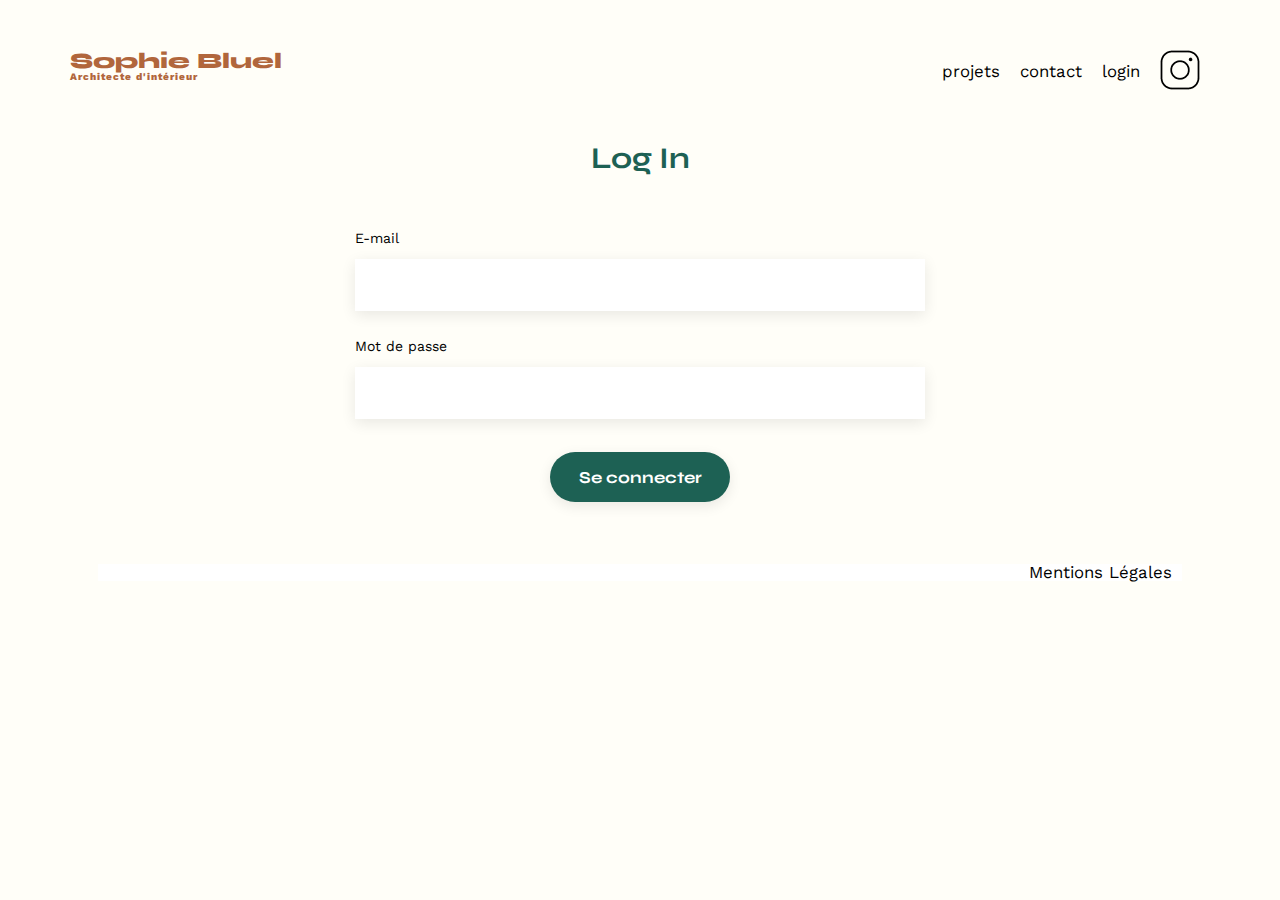
==== FrontEnd/login.html @ d5704077 "feat: added email & password error message in login.js" ====
<!DOCTYPE html>
<html lang="fr">

<head>
    <meta charset="UTF-8">
    <title>Sophie Bluel - Architecte d'intérieur</title>
    <meta name="viewport" content="width=device-width, initial-scale=1.0">
    <link rel="preconnect" href="https://fonts.googleapis.com">
    <link rel="preconnect" href="https://fonts.gstatic.com" crossorigin>
    <link href="https://fonts.googleapis.com/css2?family=Syne:wght@700;800&family=Work+Sans&display=swap"
        rel="stylesheet">
    <link href="https://fonts.googleapis.com/css2?family=Work+Sans:ital,wght@0,100..900;1,100..900&display=swap" rel="stylesheet">
    <meta name="description" content="">
    <link rel="stylesheet" href="./assets/styles/style.css">
    <link rel="stylesheet" href="./assets/styles/login.css">
    <script src="./JavaScript/script.js" defer></script>
    <script src="./JavaScript/login.js" defer></script>
</head>

<body>
    <header>
        <h1>Sophie Bluel <span>Architecte d'intérieur</span></h1>
        <nav class="nav-menu">
            <ul>
                <li>projets</li>
                <li>contact</li>
                <li>login</li>
                <li><img src="./assets/icons/instagram.png" alt="Instagram"></li>
            </ul>
        </nav>
    </header>
    <main>
        <section id="log-in">
            <h2>Log In</h2>
            <form action="#" method="post" id="form">
                <label for="email">E-mail</label>
                <input type="email" name="email" id="email">
                <div class="login-error"></div>
                <label for="password">Mot de passe</label>
                <input type="password" name="password" id="password">
                <div class="password-error"></div>
                <input type="submit" value="Se connecter">
            </form>
        </section>
    </main>

    <footer>
        <nav>
            <ul>
                <li><a href="#">Mentions Légales</a></li>
            </ul>
        </nav>
    </footer>
</body>
</html>
---- FrontEnd/assets/styles/style.css ----
/* http://meyerweb.com/eric/tools/css/reset/
   v2.0 | 20110126
   License: none (public domain)
*/

html, body, div, span, applet, object, iframe,
h1, h2, h3, h4, h5, h6, p, blockquote, pre,
a, abbr, acronym, address, big, cite, code,
del, dfn, em, img, ins, kbd, q, s, samp,
small, strike, strong, sub, sup, tt, var,
b, u, i, center,
dl, dt, dd, ol, ul, li,
fieldset, form, label, legend,
table, caption, tbody, tfoot, thead, tr, th, td,
article, aside, canvas, details, embed,
figure, figcaption, footer, header, hgroup,
menu, nav, output, ruby, section, summary,
time, mark, audio, video {
	margin: 0;
	padding: 0;
	border: 0;
	font-size: 100%;
	font: inherit;
	vertical-align: baseline;
}
/* HTML5 display-role reset for older browsers */
article, aside, details, figcaption, figure,
footer, header, hgroup, menu, nav, section {
	display: block;
}
body {
	line-height: 1;
}
ol, ul {
	list-style: none;
}
blockquote, q {
	quotes: none;
}
blockquote:before, blockquote:after,
q:before, q:after {
	content: '';
	content: none;
}
table {
	border-collapse: collapse;
	border-spacing: 0;
}
/** end reset css**/
body {
	max-width: 1140px;
	margin:auto;
	font-family: 'Work Sans' ;
	font-size: 14px;
	background-color: #fffef8;
}

header {
	display: flex;
	justify-content: space-between;
	margin: 50px 0
}
section {
	margin: 50px 0
}

h1{
	display: flex;
	flex-direction: column;
	font-family: 'Syne';
	font-size: 22px;
	font-weight: 800;
	color: #B1663C
}

h1 > span {
	font-family: 'Work Sans';
	font-size:10px;
	letter-spacing: 0.1em;
;
}

h2{
	font-family: 'Syne';
	font-weight: 700;
	font-size: 30px;
	color: #1D6154
}

a {
	text-decoration: none;
	color: black;
}

nav ul {
	display: flex;
	align-items: center;
	list-style-type: none;

}
nav li {
	padding: 0 10px;
	font-size: 1.2em;
    font-family: "Work Sans";
}

.nav-menu li:hover {
    color: black;
    font-weight: bold;
    font-family:"Work Sans";
}

li:hover{
    color: black;
}

#introduction {
	display: flex;
	align-items: center;
}
#introduction figure {
	flex: 1
}
#introduction img {
	display: block;
	margin: auto;
	width: 80%;
}

#introduction article {
	flex: 1
}
#introduction h2 {
	margin-bottom: 1em;
}

#introduction p {
	margin-bottom: 0.5em;
}
#portfolio h2 {
	text-align: center;
	margin-bottom: 1em;
}
.gallery {
	width: 100%;
	display: grid;
	grid-template-columns: 1fr 1fr 1fr;
	grid-column-gap: 20px;
	grid-row-gap: 20px;
}

.gallery img {
	width: 100%;

}
#contact {
	width: 50%;
margin: auto;
}
#contact > * {
	text-align: center;

}
#contact h2{
	margin-bottom: 20px;
}
#contact form {
	text-align: left;
	margin-top:30px;
	display: flex;
	flex-direction: column;
}

#contact input {
	height: 50px;
	font-size: 1.2em;
	border: none;
	box-shadow: 0px 4px 14px rgba(0, 0, 0, 0.09);
}
#contact label {
	margin: 2em 0 1em 0;
}
#contact textarea {
	border: none;
	box-shadow: 0px 4px 14px rgba(0, 0, 0, 0.09);
}

input[type="submit"]{
	font-family: 'Syne';
	font-weight: 700;
	color: white;
	background-color: #1D6154;
	margin : 2em auto ;
	width: 180px;
	text-align: center;
	border-radius: 60px ;
}

footer nav ul {
	display: flex;
	justify-content: flex-end;
	margin: 2em;
	background-color: white;
}

/* Button Filters style */

.filterDiv {
	margin: 20px 0;
    display: flex; 
	justify-content: center;
    gap: 10px;
}

.filterButton {
    font-family: 'Syne';
    font-weight: 500;
    color: #1D6154;
    background-color: white;
    text-align: center;
    border-radius: 60px;
    border-color: #1D6154;
    border-width: 1px;
    display: flex;
    justify-content: center;
    align-items: center;
	padding: 5px 10px 5px 10px;
}

.filterButton:hover {
 background-color: #1D6154;
 color: white;
}
---- FrontEnd/assets/styles/login.css ----
/* http://meyerweb.com/eric/tools/css/reset/
   v2.0 | 20110126
   License: none (public domain)
*/

html, body, div, span, applet, object, iframe,
h1, h2, h3, h4, h5, h6, p, blockquote, pre,
a, abbr, acronym, address, big, cite, code,
del, dfn, em, img, ins, kbd, q, s, samp,
small, strike, strong, sub, sup, tt, var,
b, u, i, center,
dl, dt, dd, ol, ul, li,
fieldset, form, label, legend,
table, caption, tbody, tfoot, thead, tr, th, td,
article, aside, canvas, details, embed,
figure, figcaption, footer, header, hgroup,
menu, nav, output, ruby, section, summary,
time, mark, audio, video {
	margin: 0;
	padding: 0;
	border: 0;
	font-size: 100%;
	font: inherit;
	vertical-align: baseline;

}
/* HTML5 display-role reset for older browsers */
article, aside, details, figcaption, figure,
footer, header, hgroup, menu, nav, section {
	display: block;
}
body {
	line-height: 1;
}
ol, ul {
	list-style: none;
}
blockquote, q {
	quotes: none;
}
blockquote:before, blockquote:after,
q:before, q:after {
	content: '';
	content: none;
}
table {
	border-collapse: collapse;
	border-spacing: 0;
}
/** end reset css**/
body {
	max-width: 1140px;
	margin:auto;
	font-family: 'Work Sans' ;
	font-size: 14px;
    background-color: #fffef8;
}

header {
	display: flex;
	justify-content: space-between;
	margin: 50px 0
}
section {
	margin: 50px 0
}

h1{
	display: flex;
	flex-direction: column;
	font-family: 'Syne';
	font-size: 22px;
	font-weight: 800;
	color: #B1663C
}

h1 > span {
	font-family: 'Work Sans';
	font-size:10px;
	letter-spacing: 0.1em;
;
}

h2{
	font-family: 'Syne';
	font-weight: 700;
	font-size: 30px;
	color: #1D6154
}

a {
	text-decoration: none;
	color: black;
}

nav ul {
	display: flex;
	align-items: center;
	list-style-type: none;

}
nav li {
	padding: 0 10px;
	font-size: 1.2em;
    font-family: "Work Sans";
}

.nav-menu li:hover {
    color: black;
    font-weight: bold;
    font-family:"Work Sans";
}

li:hover{
    color: black;
}

#log-in {
	width: 50%;
margin: auto;
}
#log-in > * {
	text-align: center;

}
#log-in h2{
	margin-bottom: 20px;
}
#log-in form {
	text-align: left;
	margin-top:30px;
	display: flex;
	flex-direction: column;
}

#log-in input {
	height: 50px;
	font-size: 1.2em;
	border: none;
	box-shadow: 0px 4px 14px rgba(0, 0, 0, 0.09);
}
#log-in label {
	margin: 2em 0 1em 0;
}
#log-in textarea {
	border: none;
	box-shadow: 0px 4px 14px rgba(0, 0, 0, 0.09);
}

input[type="submit"]{
	font-family: 'Syne';
	font-weight: 700;
	color: white;
	background-color: #1D6154;
	margin : 2em auto ;
	width: 180px;
	text-align: center;
	border-radius: 60px ;
}

footer nav ul {
	display: flex;
	justify-content: flex-end;
	margin: 2em
}

/* Button Filters style */

.filterDiv {
	margin: 20px 0;
    display: flex; 
	justify-content: center;
    gap: 10px;
}

.filterButton {
    font-family: 'Syne';
    font-weight: 500;
    color: #1D6154;
    background-color: white;
    text-align: center;
    border-radius: 60px;
    border-color: #1D6154;
    border-width: 1px;
    display: flex;
    justify-content: center;
    align-items: center;
	padding: 5px 10px 5px 10px;
}

.filterButton:hover {
 background-color: #1D6154;
 color: white;
}
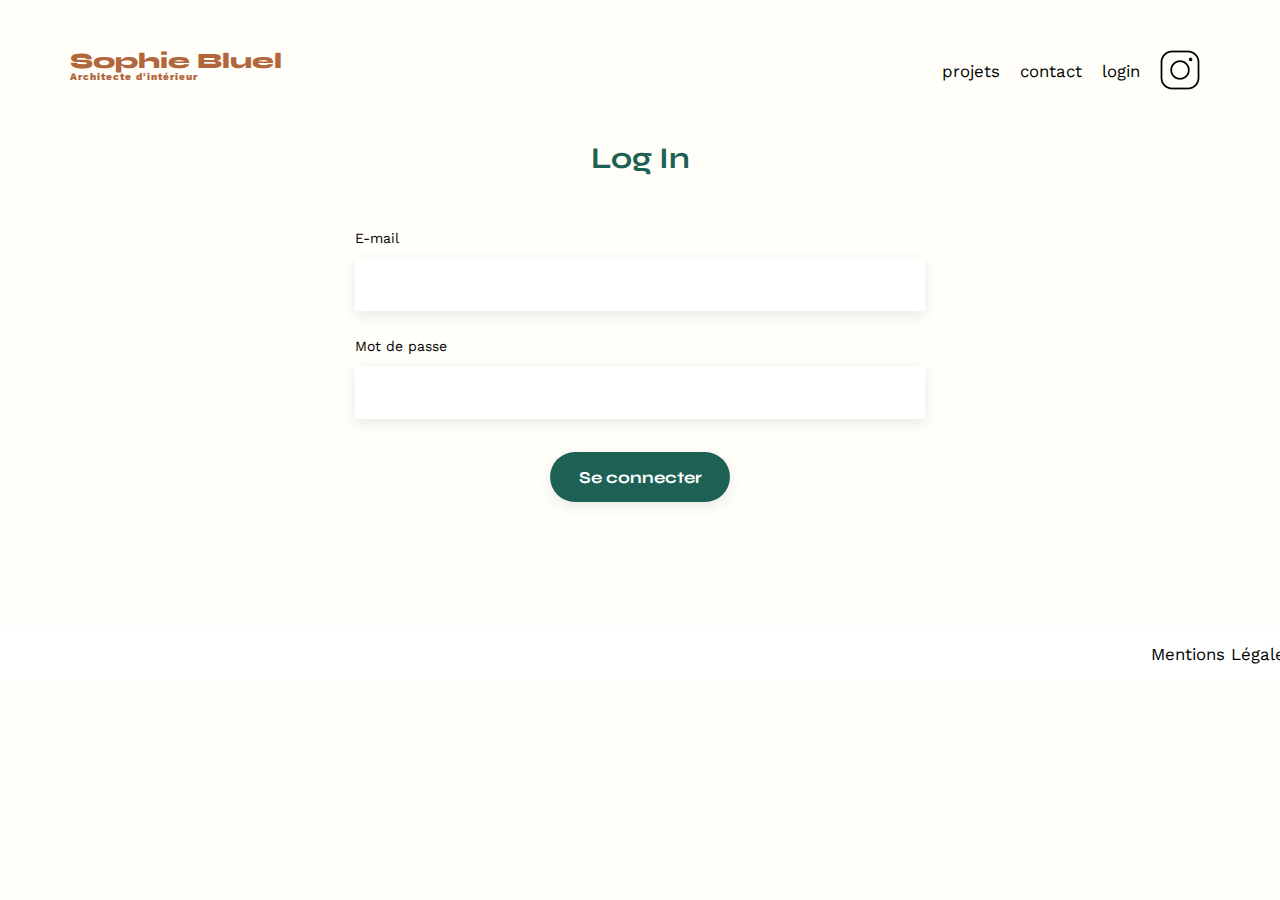
==== commit 5ea90f9c: "feat: add login and logout functions with event handling" ====
--- a/FrontEnd/login.html
+++ b/FrontEnd/login.html
@@ -13,8 +13,8 @@
     <meta name="description" content="">
     <link rel="stylesheet" href="./assets/styles/style.css">
     <link rel="stylesheet" href="./assets/styles/login.css">
-    <script src="./JavaScript/script.js" defer></script>
-    <script src="./JavaScript/login.js" defer></script>
+    <script src="./JavaScript/script.js" type="module" defer></script>
+    <script src="./JavaScript/login.js" type="module" defer></script>
 </head>
 
 <body>
@@ -24,7 +24,7 @@
             <ul>
                 <li>projets</li>
                 <li>contact</li>
-                <li>login</li>
+                <li class="login-logout">login</li>
                 <li><img src="./assets/icons/instagram.png" alt="Instagram"></li>
             </ul>
         </nav>
--- a/FrontEnd/assets/styles/style.css
+++ b/FrontEnd/assets/styles/style.css
@@ -47,6 +47,7 @@
 	border-spacing: 0;
 }
 /** end reset css**/
+
 body {
 	max-width: 1140px;
 	margin:auto;
@@ -199,8 +200,11 @@
 footer nav ul {
 	display: flex;
 	justify-content: flex-end;
-	margin: 2em;
+	margin: 0;
+	padding: 20px;
 	background-color: white;
+	margin-left: -10%;
+    margin-right: -10%;
 }
 
 /* Button Filters style */
--- a/FrontEnd/assets/styles/login.css
+++ b/FrontEnd/assets/styles/login.css
@@ -3,95 +3,10 @@
    License: none (public domain)
 */
 
-html, body, div, span, applet, object, iframe,
-h1, h2, h3, h4, h5, h6, p, blockquote, pre,
-a, abbr, acronym, address, big, cite, code,
-del, dfn, em, img, ins, kbd, q, s, samp,
-small, strike, strong, sub, sup, tt, var,
-b, u, i, center,
-dl, dt, dd, ol, ul, li,
-fieldset, form, label, legend,
-table, caption, tbody, tfoot, thead, tr, th, td,
-article, aside, canvas, details, embed,
-figure, figcaption, footer, header, hgroup,
-menu, nav, output, ruby, section, summary,
-time, mark, audio, video {
-	margin: 0;
-	padding: 0;
-	border: 0;
-	font-size: 100%;
-	font: inherit;
-	vertical-align: baseline;
-
-}
-/* HTML5 display-role reset for older browsers */
-article, aside, details, figcaption, figure,
-footer, header, hgroup, menu, nav, section {
-	display: block;
-}
-body {
-	line-height: 1;
-}
-ol, ul {
-	list-style: none;
-}
-blockquote, q {
-	quotes: none;
-}
-blockquote:before, blockquote:after,
-q:before, q:after {
-	content: '';
-	content: none;
-}
-table {
-	border-collapse: collapse;
-	border-spacing: 0;
-}
-/** end reset css**/
-body {
-	max-width: 1140px;
-	margin:auto;
-	font-family: 'Work Sans' ;
-	font-size: 14px;
-    background-color: #fffef8;
+main {
+	padding-bottom: 90px;
 }
 
-header {
-	display: flex;
-	justify-content: space-between;
-	margin: 50px 0
-}
-section {
-	margin: 50px 0
-}
-
-h1{
-	display: flex;
-	flex-direction: column;
-	font-family: 'Syne';
-	font-size: 22px;
-	font-weight: 800;
-	color: #B1663C
-}
-
-h1 > span {
-	font-family: 'Work Sans';
-	font-size:10px;
-	letter-spacing: 0.1em;
-;
-}
-
-h2{
-	font-family: 'Syne';
-	font-weight: 700;
-	font-size: 30px;
-	color: #1D6154
-}
-
-a {
-	text-decoration: none;
-	color: black;
-}
 
 nav ul {
 	display: flex;
@@ -157,38 +72,3 @@
 	text-align: center;
 	border-radius: 60px ;
 }
-
-footer nav ul {
-	display: flex;
-	justify-content: flex-end;
-	margin: 2em
-}
-
-/* Button Filters style */
-
-.filterDiv {
-	margin: 20px 0;
-    display: flex; 
-	justify-content: center;
-    gap: 10px;
-}
-
-.filterButton {
-    font-family: 'Syne';
-    font-weight: 500;
-    color: #1D6154;
-    background-color: white;
-    text-align: center;
-    border-radius: 60px;
-    border-color: #1D6154;
-    border-width: 1px;
-    display: flex;
-    justify-content: center;
-    align-items: center;
-	padding: 5px 10px 5px 10px;
-}
-
-.filterButton:hover {
- background-color: #1D6154;
- color: white;
-}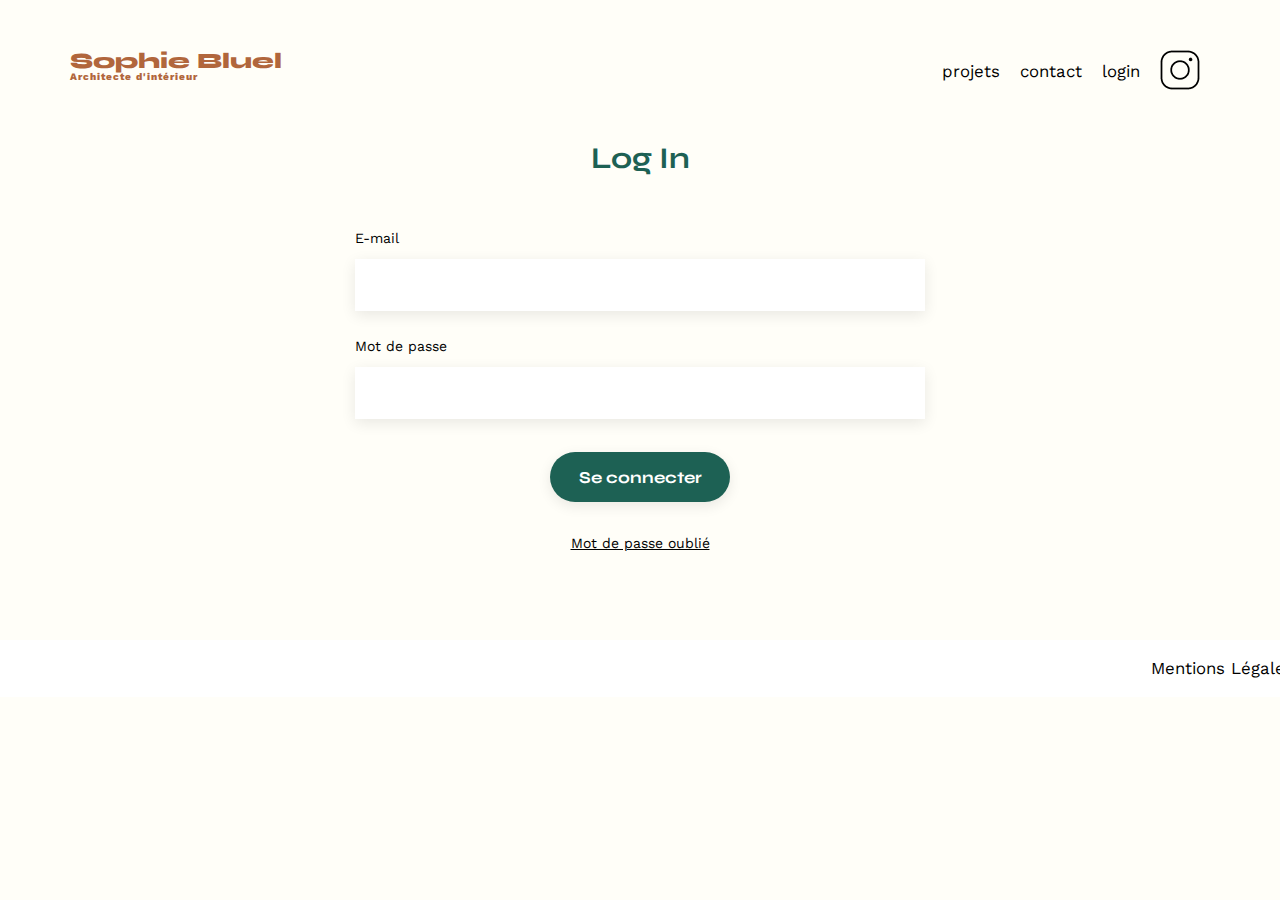
==== commit 4b96d474: "style: fix filter styling issues" ====
--- a/FrontEnd/login.html
+++ b/FrontEnd/login.html
@@ -41,6 +41,7 @@
                 <div class="password-error"></div>
                 <input type="submit" value="Se connecter">
             </form>
+            <div class="forgot-password"> Mot de passe oublié </div>
         </section>
     </main>
 
--- a/FrontEnd/assets/styles/style.css
+++ b/FrontEnd/assets/styles/style.css
@@ -109,6 +109,7 @@
     color: black;
     font-weight: bold;
     font-family:"Work Sans";
+	cursor: pointer;
 }
 
 li:hover{
@@ -214,6 +215,7 @@
     display: flex; 
 	justify-content: center;
     gap: 10px;
+	margin-bottom: -45px;
 }
 
 .filterButton {
@@ -234,4 +236,15 @@
 .filterButton:hover {
  background-color: #1D6154;
  color: white;
+}
+
+/* Modifier Button style */
+
+#modify-btn {
+	background: #fffef8;
+    border: none;
+    font-family: 'Work Sans';
+	font-size: 16px;
+	gap: 10px;
+	cursor: pointer;
 }--- a/FrontEnd/assets/styles/login.css
+++ b/FrontEnd/assets/styles/login.css
@@ -62,6 +62,11 @@
 	box-shadow: 0px 4px 14px rgba(0, 0, 0, 0.09);
 }
 
+#portfolio h2 {
+    text-align: center;
+    margin-bottom: 90px;
+}
+
 input[type="submit"]{
 	font-family: 'Syne';
 	font-weight: 700;
@@ -72,3 +77,7 @@
 	text-align: center;
 	border-radius: 60px ;
 }
+
+.forgot-password{
+	text-decoration: underline;
+}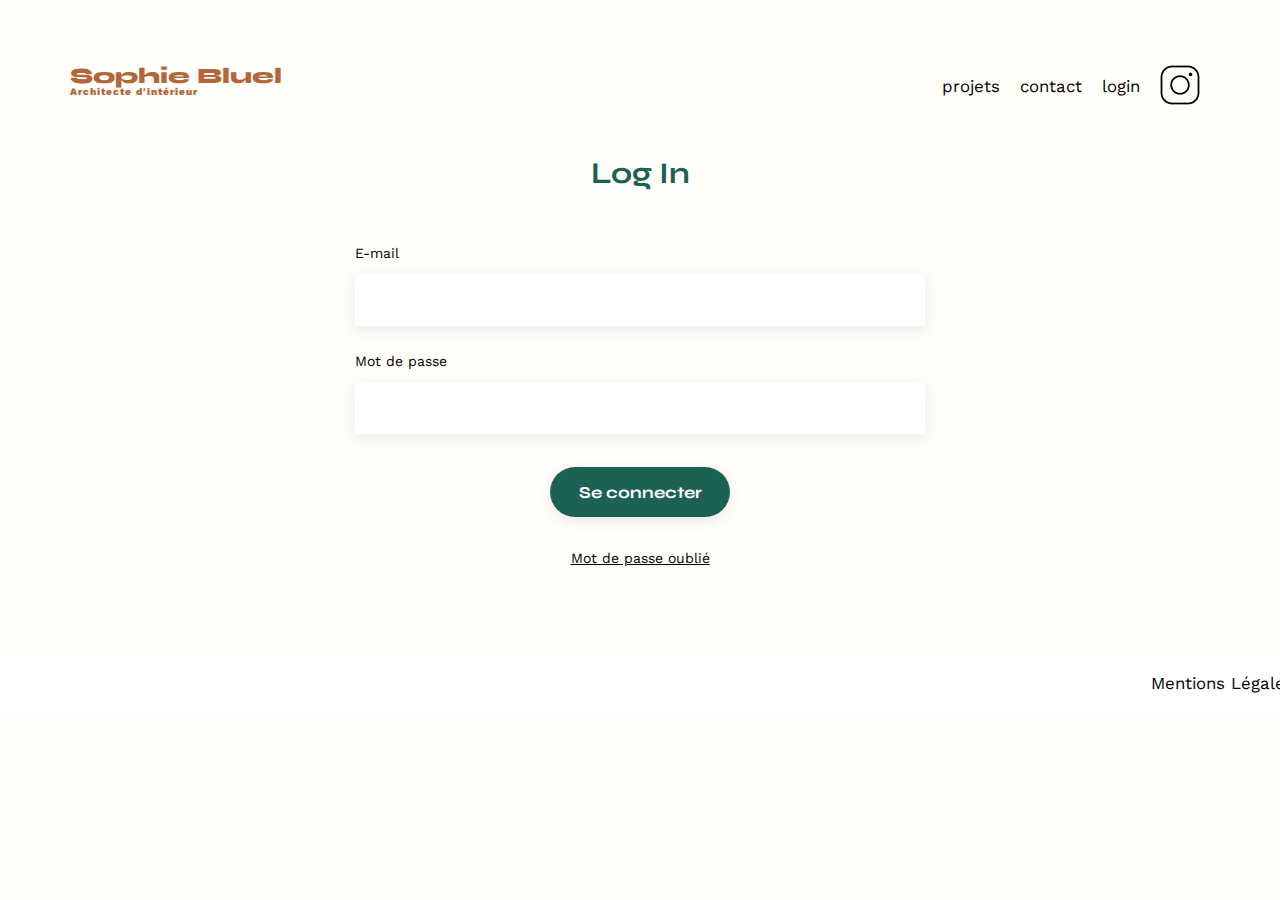
==== commit ae888ccd: "doc: updating documentation, added modal.js & modal.css" ====
--- a/FrontEnd/login.html
+++ b/FrontEnd/login.html
@@ -13,8 +13,10 @@
     <meta name="description" content="">
     <link rel="stylesheet" href="./assets/styles/style.css">
     <link rel="stylesheet" href="./assets/styles/login.css">
+    <link rel="stylesheet" href="./assets/styles/modal.css">
     <script src="./JavaScript/script.js" type="module" defer></script>
     <script src="./JavaScript/login.js" type="module" defer></script>
+    <script src="./JavaScript/modal.js" type="module" defer></script>
 </head>
 
 <body>
--- a/FrontEnd/assets/styles/style.css
+++ b/FrontEnd/assets/styles/style.css
@@ -59,10 +59,11 @@
 header {
 	display: flex;
 	justify-content: space-between;
-	margin: 50px 0
-}
+	margin: 50px 0;
+}
+
 section {
-	margin: 50px 0
+	margin: 50px 0;
 }
 
 h1{
@@ -71,7 +72,7 @@
 	font-family: 'Syne';
 	font-size: 22px;
 	font-weight: 800;
-	color: #B1663C
+	color: #B1663C;
 }
 
 h1 > span {
--- a/FrontEnd/assets/styles/login.css
+++ b/FrontEnd/assets/styles/login.css
@@ -5,6 +5,27 @@
 
 main {
 	padding-bottom: 90px;
+}
+
+header {
+	display: flex;
+	justify-content: space-between;
+	margin: 50px 0;
+	padding-top: 15px;
+}
+
+.modify-mode {
+    position: fixed;
+	width: 100%;
+    top: 10px;
+    left: 50%;
+    transform: translate(-50%, -30%);
+    background-color: black;
+    padding: 15px;
+    align-items: center;
+    gap: 5px;
+    color: white;
+	justify-content: center;
 }
 
 
@@ -80,4 +101,5 @@
 
 .forgot-password{
 	text-decoration: underline;
-}+}
+
--- a/FrontEnd/assets/styles/modal.css
+++ b/FrontEnd/assets/styles/modal.css
@@ -0,0 +1,57 @@
+
+/* Modale Page */ 
+
+.overlay {
+	position: fixed;
+	top: 0;
+	left:0;
+	width: 100%;
+	height: 100%;
+	background-color: rgba(0, 0, 0, 0.20);
+	display: none;
+}
+
+.modal {
+	position: fixed;
+	top: 50%;
+	left: 50%;
+	transform: translate(-50%, -40%);
+	width: 600px;
+	height: 500px;
+	background-color: #fffef8;
+	border-radius: 2%;
+	padding: 60px;
+	display: none;
+}
+
+.modal-open {
+	display: block;
+}
+
+.close-btn {
+	position: absolute;
+	top: 8px;
+	right: 8px;
+	cursor: pointer;
+}
+
+.modal-header h2 {
+	color: black;
+	font-family: "Work Sans";
+	font-weight: 400;
+}
+
+input[type="submit"].add-pictures-btn {
+	display: flex;
+	font-family: 'Syne';
+	font-weight: 700;
+	color: white;
+	background-color: #1D6154;
+	margin : 2em auto ;
+	width: 180px;
+	text-align: center;
+	border-radius: 60px ;
+	cursor: pointer;
+}
+
+
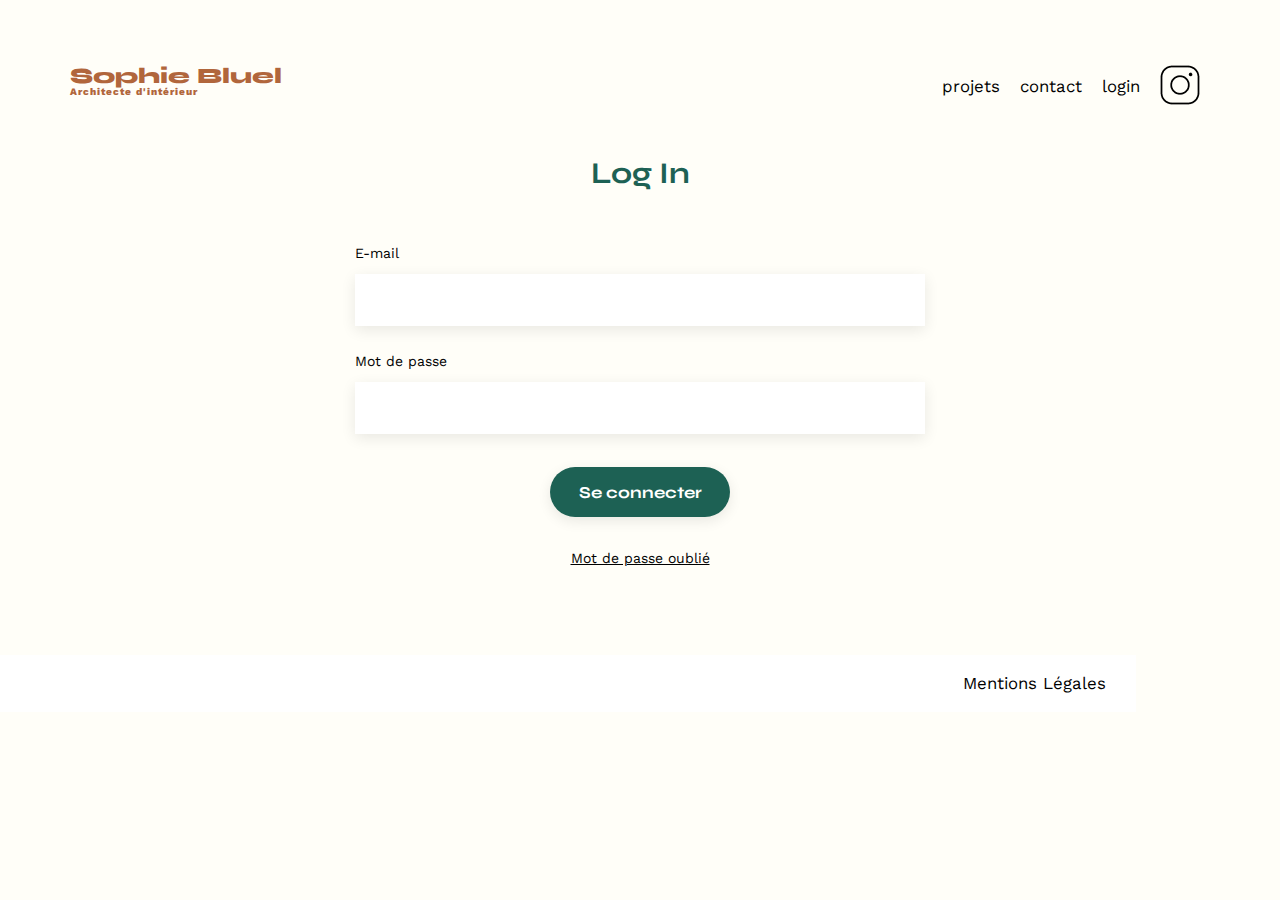
==== commit 2d89365a: "fix: correct HTML structure" ====
--- a/FrontEnd/login.html
+++ b/FrontEnd/login.html
@@ -2,21 +2,19 @@
 <html lang="fr">
 
 <head>
-    <meta charset="UTF-8">
-    <title>Sophie Bluel - Architecte d'intérieur</title>
-    <meta name="viewport" content="width=device-width, initial-scale=1.0">
-    <link rel="preconnect" href="https://fonts.googleapis.com">
-    <link rel="preconnect" href="https://fonts.gstatic.com" crossorigin>
-    <link href="https://fonts.googleapis.com/css2?family=Syne:wght@700;800&family=Work+Sans&display=swap"
-        rel="stylesheet">
-    <link href="https://fonts.googleapis.com/css2?family=Work+Sans:ital,wght@0,100..900;1,100..900&display=swap" rel="stylesheet">
-    <meta name="description" content="">
-    <link rel="stylesheet" href="./assets/styles/style.css">
-    <link rel="stylesheet" href="./assets/styles/login.css">
-    <link rel="stylesheet" href="./assets/styles/modal.css">
-    <script src="./JavaScript/script.js" type="module" defer></script>
-    <script src="./JavaScript/login.js" type="module" defer></script>
-    <script src="./JavaScript/modal.js" type="module" defer></script>
+	<meta charset="UTF-8">
+	<title>Sophie Bluel - Architecte d'intérieur</title>
+	<meta name="viewport" content="width=device-width, initial-scale=1.0">
+	<link rel="preconnect" href="https://fonts.googleapis.com">
+	<link rel="preconnect" href="https://fonts.gstatic.com" crossorigin>
+	<link href="https://fonts.googleapis.com/css2?family=Syne:wght@700;800&family=Work+Sans&display=swap"
+		rel="stylesheet">
+	<meta name="description" content="Sophie Bluel, Architecte d'intérieur, spécialisée dans la conception d'espaces sur mesure.">
+	<link rel="stylesheet" href="https://cdnjs.cloudflare.com/ajax/libs/font-awesome/6.0.0-beta3/css/all.min.css">
+	<link rel="stylesheet" href="./assets/styles/style.css">
+	<link rel="stylesheet" href="./assets/styles/login.css">
+	<script src="./JavaScript/script.js" type="module" defer></script>
+	<script src="./JavaScript/login.js" type="module" defer></script>
 </head>
 
 <body>
--- a/FrontEnd/assets/styles/style.css
+++ b/FrontEnd/assets/styles/style.css
@@ -142,7 +142,8 @@
 }
 #portfolio h2 {
 	text-align: center;
-	margin-bottom: 1em;
+	margin-bottom: 90px;
+	margin-top: 30px;
 }
 .gallery {
 	width: 100%;
@@ -156,6 +157,15 @@
 	width: 100%;
 
 }
+
+img.img-project {
+    min-width: 370px;
+    max-width: 370px;
+    min-height: 490px;
+    max-height: 490px;
+    object-fit: cover;
+}
+
 #contact {
 	width: 50%;
 margin: auto;
@@ -197,6 +207,8 @@
 	width: 180px;
 	text-align: center;
 	border-radius: 60px ;
+	border: none;
+	padding: 11px 20px 11px 20px;
 }
 
 footer nav ul {
@@ -204,6 +216,7 @@
 	justify-content: flex-end;
 	margin: 0;
 	padding: 20px;
+	width: 100%;
 	background-color: white;
 	margin-left: -10%;
     margin-right: -10%;
@@ -248,4 +261,255 @@
 	font-size: 16px;
 	gap: 10px;
 	cursor: pointer;
-}+}
+
+
+/* Modale Page */ 
+
+.overlay {
+	position: fixed;
+	top: 0;
+	left:0;
+	width: 100%;
+	height: 100%;
+	background-color: rgba(0, 0, 0, 0.20);
+	display: none;
+}
+
+.modal {
+	position: fixed;
+	top: 50%;
+	left: 50%;
+	transform: translate(-50%, -50%);
+	width: 600px;
+	height: 600px;
+	/* height: 60%; */
+	background-color: #fffef8;
+	border-radius: 2%;
+	padding: 30px 30px 50px 30px;
+	display: none;
+}
+
+.modal-open {
+	display: block;
+}
+
+.close-btn {
+	position: absolute;
+	top: 15px;
+	right: 20px;
+	cursor: pointer;
+	font-size: 20px;
+}
+
+.modal-header h2 {
+	color: black;
+	font-family: "Work Sans";
+	font-weight: 400;
+}
+
+input[type="submit"].add-pictures-btn {
+	display: flex;
+	font-family: 'Syne';
+	font-weight: 700;
+	color: white;
+	background-color: #1D6154;
+	width: 215px;
+	text-align: center;
+	border-radius: 60px ;
+	cursor: pointer;
+    padding: 11px 20px 11px 20px;
+    border: none;
+}
+
+
+.gallery-selection {
+    display: flex;
+    flex-direction: row;
+    flex-wrap: wrap;
+    gap: 10px;
+    /* padding-right: 10%;
+	padding-left: 10%; */
+	padding-bottom: 35px;
+	border-bottom: 1px grey solid;
+}
+
+.gallery-photo-selection{
+	width: 80%;
+    display: flex;
+    flex-direction: column;
+    margin: 10%;
+}
+
+
+.img-selection {
+    position: relative;
+    display: block;
+	min-height: 100px;
+    min-width: 85px;
+    max-height: 100px;
+    max-width: 70px;
+    cursor: pointer;
+    margin-bottom: 20px;
+	object-fit: cover;
+}
+
+.figure-img {
+    position: relative;
+}
+
+i.fa-regular.fa-trash-can {
+    background-color: black;
+    color: white;
+    padding: 4px;
+    font-size: 12px;
+    top: 5px;
+    right: 5px;
+    cursor: pointer;
+    position: absolute;
+} 
+
+
+/* Add Photo Page */ 
+
+.overlay {
+	position: fixed;
+	top: 0;
+	left:0;
+	width: 100%;
+	height: 100%;
+	background-color: rgba(0, 0, 0, 0.20);
+	display: none;
+}
+
+.add-photo-header form {
+	text-align: left;
+	margin-top:30px;
+	display: flex;
+	flex-direction: column;
+}
+
+.add-photo {
+	position: fixed;
+	top: 50%;
+	left: 50%;
+	transform: translate(-50%, -50%);
+	width: 600px;
+	height: 600px;
+	background-color: white;
+	border-radius: 2%;
+	padding: 30px 30px 50px 30px;
+	display: none;
+}
+
+.modal-open {
+	display: block;
+}
+
+.arrow-left {
+	position: relative;
+	align-content: center;
+	font-size: 22px;
+	text-decoration: none;
+	color: black;
+	top: -5px;
+	right: -2px;
+}
+
+.close-btn {
+	position: absolute;
+	top: 25px;
+	right: 27px;
+	cursor: pointer;
+	font-size: 22px;
+}
+
+.add-photo-header h2 {
+	color: black;
+	font-family: "Work Sans";
+	font-weight: 400;
+}
+
+.pics-selection {
+    width: 80%;
+    display: flex;
+    flex-direction: column;
+    margin: 10%;
+}
+
+.photo-upload-container {
+    display: flex;
+    flex-direction: column;
+    justify-content: center;
+    align-items: center;
+    background-color: #e8f1f6;
+    height: 200px;
+    margin-top: -55px;
+}
+
+.photo-upload-container img{
+	position: relative;
+    background-color: #e8f1f6;
+    height: 200px;
+}
+
+i.fa-regular.fa-image {
+    color:#b9c5cc;
+	font-size: 70px;
+}
+
+.line-bottom {
+    border: 0.5px solid #cbd6dc;
+    margin-top: 42px;
+}
+
+label.photo-upload-btn {
+    font-weight: 500;
+    color: #356988;
+    background-color: #cbd6dc;
+    margin: 2em auto;
+    width: 180px;
+    text-align: center;
+    border-radius: 60px;
+    border: none;
+    padding: 11px 20px 11px 20px;
+	cursor: pointer;
+}
+
+p.photo-note {
+    color: #85898b;
+}
+
+input#title {
+	height: 50px;
+    font-size: 1.2em;
+    border: none;
+    box-shadow: 0px 4px 14px rgba(0, 0, 0, 0.09);
+	margin-top: 5px;
+	margin-bottom: 10px;
+}
+
+select#category {
+	height: 50px;
+    font-size: 1.2em;
+    border: none;
+    box-shadow: 0px 4px 14px rgba(0, 0, 0, 0.09);
+	margin-top: 5px;
+}
+
+input[type="submit"].validation-photo-btn {
+    background-color: #a7a7a7;
+	width: 230px;
+	cursor: pointer;
+}
+
+.photo-selection {
+    display: flex;
+    flex-direction: row;
+    flex-wrap: wrap;
+    gap: 10px;
+    padding-left: 15%;
+    padding-right: 10%;
+	padding-bottom: 35px;
+	border-bottom: 1px grey solid;
+}
